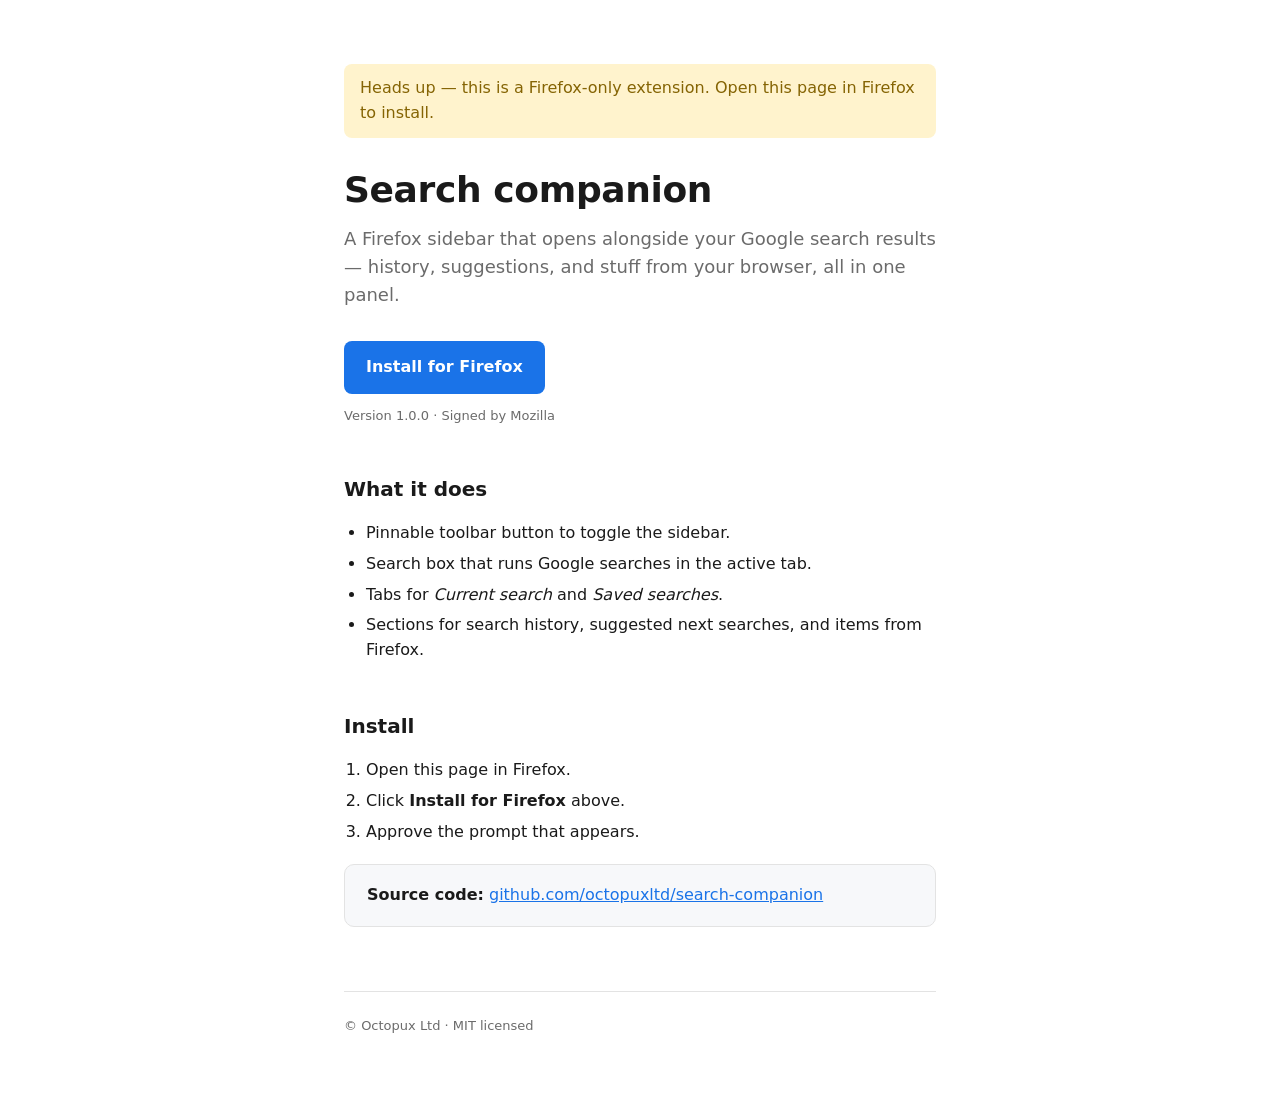
==== docs/index.html @ bbfd7e1b "Initial release: Search companion v1.0.0" ====
<!DOCTYPE html>
<html lang="en">
<head>
  <meta charset="utf-8" />
  <meta name="viewport" content="width=device-width, initial-scale=1" />
  <title>Search companion — Firefox extension</title>
  <meta name="description" content="A Firefox sidebar that opens alongside Google search results." />
  <link rel="icon" href="icon.png" />
  <style>
    :root { color-scheme: light dark; --bg: #fff; --fg: #1a1a1a; --muted: #6b6b6b; --border: #e3e3e3; --accent: #1a73e8; --card: #f7f8fa; }
    @media (prefers-color-scheme: dark) { :root { --bg: #14141a; --fg: #f5f5f5; --muted: #a8a8a8; --border: #2c2c36; --accent: #8ab4f8; --card: #1c1c24; } }
    * { box-sizing: border-box; }
    html, body { margin: 0; padding: 0; background: var(--bg); color: var(--fg); font: 16px/1.55 -apple-system, BlinkMacSystemFont, "Segoe UI", system-ui, sans-serif; }
    main { max-width: 640px; margin: 0 auto; padding: 64px 24px; }
    h1 { font-size: 36px; margin: 0 0 8px; letter-spacing: -0.01em; }
    .tagline { color: var(--muted); font-size: 18px; margin: 0 0 32px; }
    .install { display: inline-flex; align-items: center; gap: 8px; padding: 14px 22px; font-size: 16px; font-weight: 600; color: #fff; background: var(--accent); border-radius: 8px; text-decoration: none; }
    .install:hover { filter: brightness(1.05); }
    .hint { font-size: 13px; color: var(--muted); margin-top: 12px; }
    h2 { margin: 48px 0 12px; font-size: 20px; }
    ol, ul { padding-left: 22px; }
    li { margin: 6px 0; }
    .card { background: var(--card); border: 1px solid var(--border); border-radius: 10px; padding: 18px 22px; margin-top: 20px; }
    code { font: 13px/1.4 ui-monospace, SFMono-Regular, Menlo, monospace; background: var(--card); border: 1px solid var(--border); padding: 2px 6px; border-radius: 4px; }
    footer { margin-top: 64px; padding-top: 24px; border-top: 1px solid var(--border); color: var(--muted); font-size: 13px; }
    a { color: var(--accent); }
    .browser-warn { display: none; padding: 12px 16px; background: #fff3cd; color: #856404; border-radius: 8px; margin-bottom: 24px; }
    @media (prefers-color-scheme: dark) { .browser-warn { background: #3a2e0d; color: #ffd97a; } }
  </style>
</head>
<body>
  <main>
    <div class="browser-warn" id="browserWarn">
      Heads up — this is a Firefox-only extension. Open this page in Firefox to install.
    </div>

    <h1>Search companion</h1>
    <p class="tagline">A Firefox sidebar that opens alongside your Google search results — history, suggestions, and stuff from your browser, all in one panel.</p>

    <a class="install" href="search-companion-1.0.0.xpi">Install for Firefox</a>
    <div class="hint">Version 1.0.0 · Signed by Mozilla</div>

    <h2>What it does</h2>
    <ul>
      <li>Pinnable toolbar button to toggle the sidebar.</li>
      <li>Search box that runs Google searches in the active tab.</li>
      <li>Tabs for <em>Current search</em> and <em>Saved searches</em>.</li>
      <li>Sections for search history, suggested next searches, and items from Firefox.</li>
    </ul>

    <h2>Install</h2>
    <ol>
      <li>Open this page in Firefox.</li>
      <li>Click <strong>Install for Firefox</strong> above.</li>
      <li>Approve the prompt that appears.</li>
    </ol>

    <div class="card">
      <strong>Source code:</strong> <a href="https://github.com/octopuxltd/search-companion">github.com/octopuxltd/search-companion</a>
    </div>

    <footer>
      © Octopux Ltd · MIT licensed
    </footer>
  </main>

  <script>
    if (!/Firefox/i.test(navigator.userAgent)) {
      document.getElementById("browserWarn").style.display = "block";
    }
  </script>
</body>
</html>
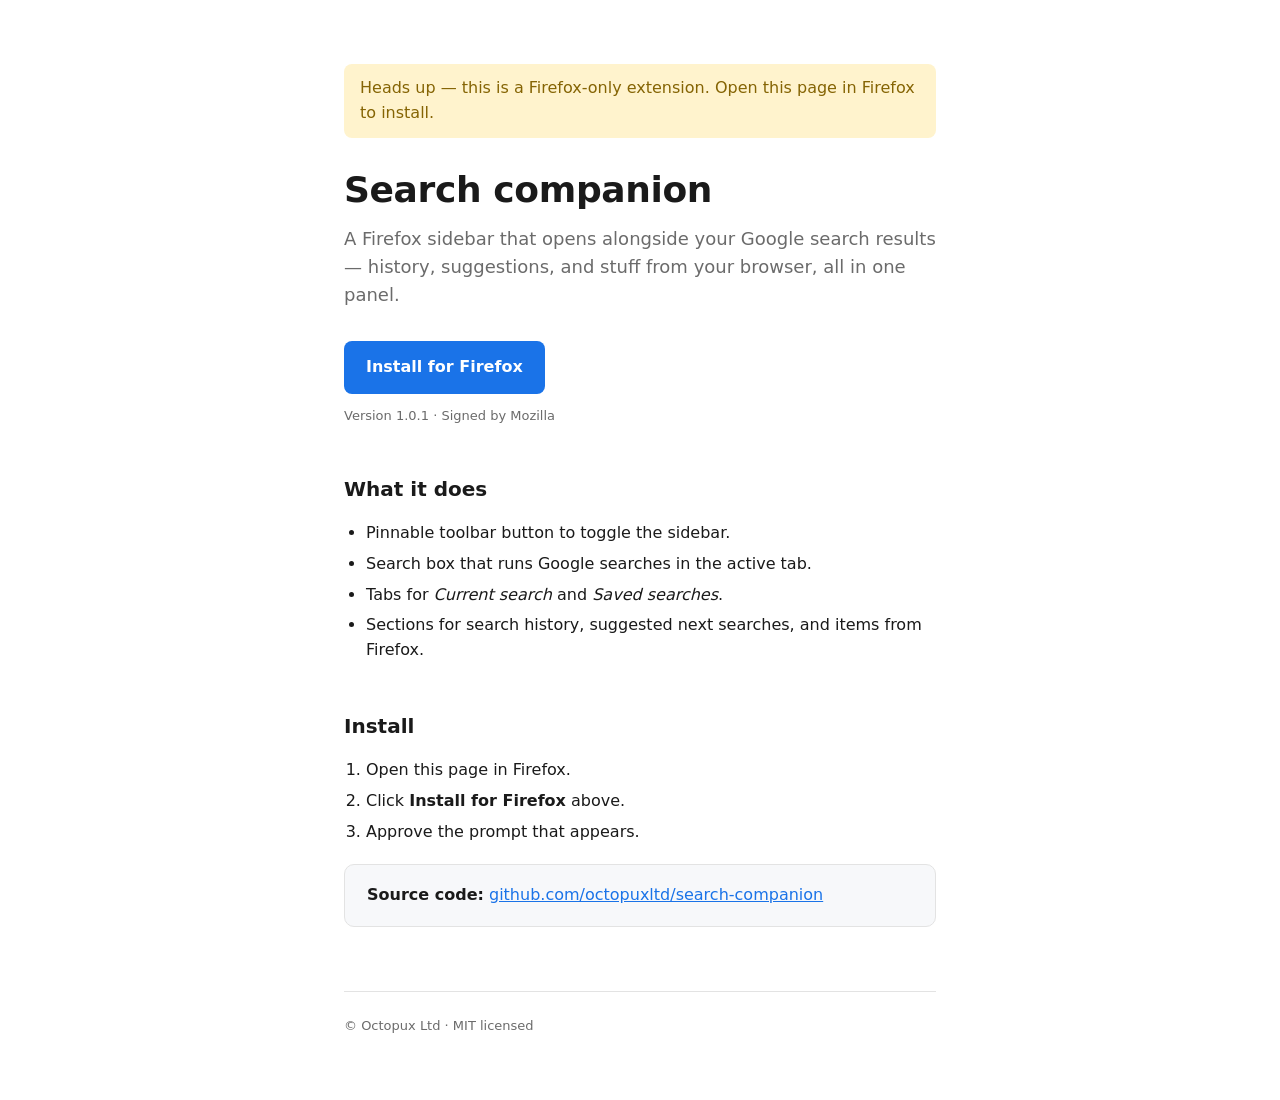
==== commit 6f2f077a: "Release v1.0.1 — sticky header, Google engine pill, auto-update wired" ====
--- a/docs/index.html
+++ b/docs/index.html
@@ -37,8 +37,8 @@
     <h1>Search companion</h1>
     <p class="tagline">A Firefox sidebar that opens alongside your Google search results — history, suggestions, and stuff from your browser, all in one panel.</p>
 
-    <a class="install" href="search-companion-1.0.0.xpi">Install for Firefox</a>
-    <div class="hint">Version 1.0.0 · Signed by Mozilla</div>
+    <a class="install" href="search-companion-1.0.1.xpi">Install for Firefox</a>
+    <div class="hint">Version 1.0.1 · Signed by Mozilla</div>
 
     <h2>What it does</h2>
     <ul>
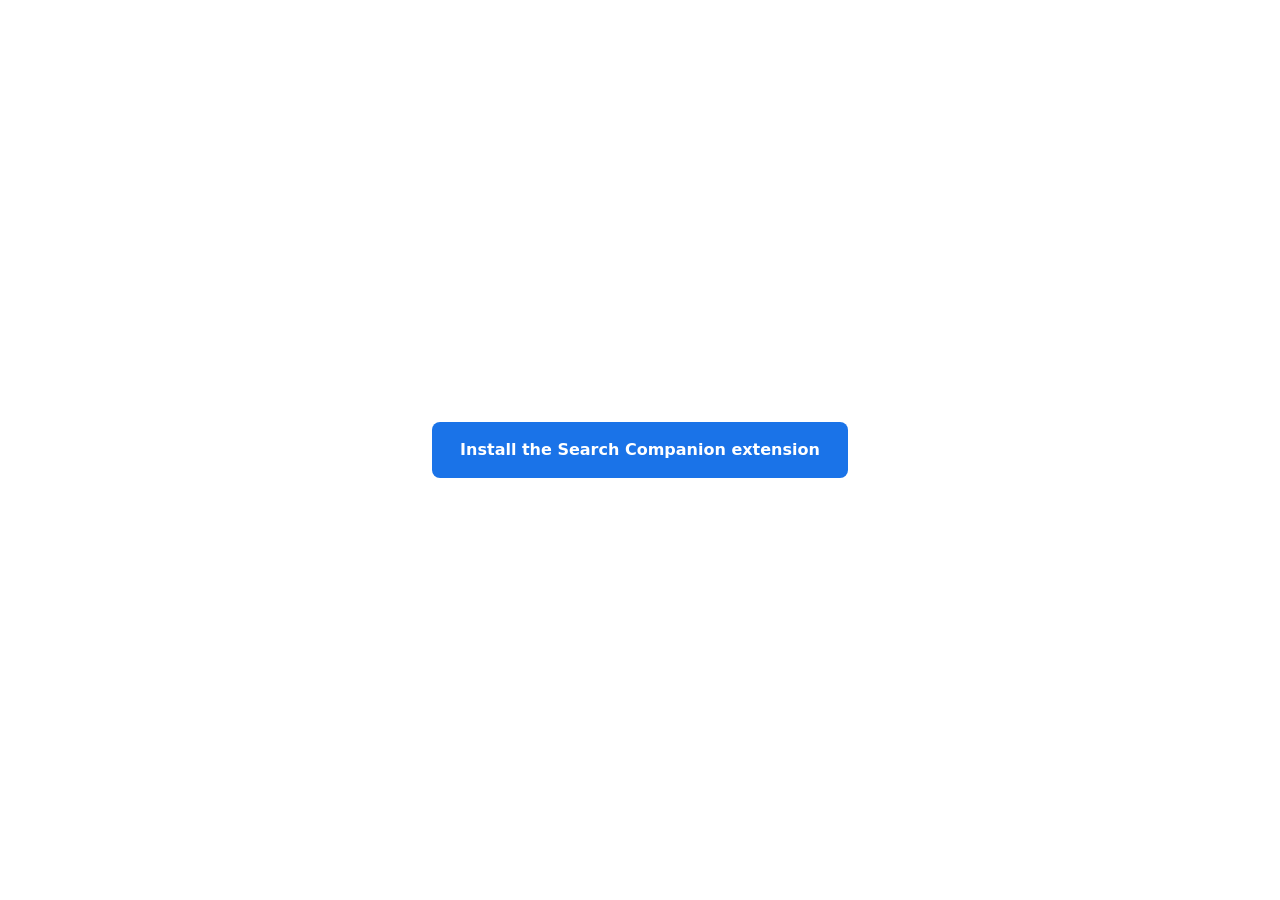
==== commit 52f74882: "Strip landing page to install button only" ====
--- a/docs/index.html
+++ b/docs/index.html
@@ -3,71 +3,18 @@
 <head>
   <meta charset="utf-8" />
   <meta name="viewport" content="width=device-width, initial-scale=1" />
-  <title>Search companion — Firefox extension</title>
-  <meta name="description" content="A Firefox sidebar that opens alongside Google search results." />
+  <title>Search companion</title>
   <link rel="icon" href="icon.png" />
   <style>
-    :root { color-scheme: light dark; --bg: #fff; --fg: #1a1a1a; --muted: #6b6b6b; --border: #e3e3e3; --accent: #1a73e8; --card: #f7f8fa; }
-    @media (prefers-color-scheme: dark) { :root { --bg: #14141a; --fg: #f5f5f5; --muted: #a8a8a8; --border: #2c2c36; --accent: #8ab4f8; --card: #1c1c24; } }
-    * { box-sizing: border-box; }
-    html, body { margin: 0; padding: 0; background: var(--bg); color: var(--fg); font: 16px/1.55 -apple-system, BlinkMacSystemFont, "Segoe UI", system-ui, sans-serif; }
-    main { max-width: 640px; margin: 0 auto; padding: 64px 24px; }
-    h1 { font-size: 36px; margin: 0 0 8px; letter-spacing: -0.01em; }
-    .tagline { color: var(--muted); font-size: 18px; margin: 0 0 32px; }
-    .install { display: inline-flex; align-items: center; gap: 8px; padding: 14px 22px; font-size: 16px; font-weight: 600; color: #fff; background: var(--accent); border-radius: 8px; text-decoration: none; }
+    :root { color-scheme: light dark; --bg: #fff; --fg: #1a1a1a; --accent: #1a73e8; }
+    @media (prefers-color-scheme: dark) { :root { --bg: #14141a; --fg: #f5f5f5; --accent: #8ab4f8; } }
+    html, body { margin: 0; padding: 0; height: 100%; background: var(--bg); color: var(--fg); font: 16px/1.55 -apple-system, BlinkMacSystemFont, "Segoe UI", system-ui, sans-serif; }
+    body { display: flex; align-items: center; justify-content: center; }
+    .install { display: inline-flex; align-items: center; padding: 16px 28px; font-size: 16px; font-weight: 600; color: #fff; background: var(--accent); border-radius: 8px; text-decoration: none; }
     .install:hover { filter: brightness(1.05); }
-    .hint { font-size: 13px; color: var(--muted); margin-top: 12px; }
-    h2 { margin: 48px 0 12px; font-size: 20px; }
-    ol, ul { padding-left: 22px; }
-    li { margin: 6px 0; }
-    .card { background: var(--card); border: 1px solid var(--border); border-radius: 10px; padding: 18px 22px; margin-top: 20px; }
-    code { font: 13px/1.4 ui-monospace, SFMono-Regular, Menlo, monospace; background: var(--card); border: 1px solid var(--border); padding: 2px 6px; border-radius: 4px; }
-    footer { margin-top: 64px; padding-top: 24px; border-top: 1px solid var(--border); color: var(--muted); font-size: 13px; }
-    a { color: var(--accent); }
-    .browser-warn { display: none; padding: 12px 16px; background: #fff3cd; color: #856404; border-radius: 8px; margin-bottom: 24px; }
-    @media (prefers-color-scheme: dark) { .browser-warn { background: #3a2e0d; color: #ffd97a; } }
   </style>
 </head>
 <body>
-  <main>
-    <div class="browser-warn" id="browserWarn">
-      Heads up — this is a Firefox-only extension. Open this page in Firefox to install.
-    </div>
-
-    <h1>Search companion</h1>
-    <p class="tagline">A Firefox sidebar that opens alongside your Google search results — history, suggestions, and stuff from your browser, all in one panel.</p>
-
-    <a class="install" href="search-companion-1.0.1.xpi">Install for Firefox</a>
-    <div class="hint">Version 1.0.1 · Signed by Mozilla</div>
-
-    <h2>What it does</h2>
-    <ul>
-      <li>Pinnable toolbar button to toggle the sidebar.</li>
-      <li>Search box that runs Google searches in the active tab.</li>
-      <li>Tabs for <em>Current search</em> and <em>Saved searches</em>.</li>
-      <li>Sections for search history, suggested next searches, and items from Firefox.</li>
-    </ul>
-
-    <h2>Install</h2>
-    <ol>
-      <li>Open this page in Firefox.</li>
-      <li>Click <strong>Install for Firefox</strong> above.</li>
-      <li>Approve the prompt that appears.</li>
-    </ol>
-
-    <div class="card">
-      <strong>Source code:</strong> <a href="https://github.com/octopuxltd/search-companion">github.com/octopuxltd/search-companion</a>
-    </div>
-
-    <footer>
-      © Octopux Ltd · MIT licensed
-    </footer>
-  </main>
-
-  <script>
-    if (!/Firefox/i.test(navigator.userAgent)) {
-      document.getElementById("browserWarn").style.display = "block";
-    }
-  </script>
+  <a class="install" href="search-companion-1.0.1.xpi">Install the Search Companion extension</a>
 </body>
 </html>
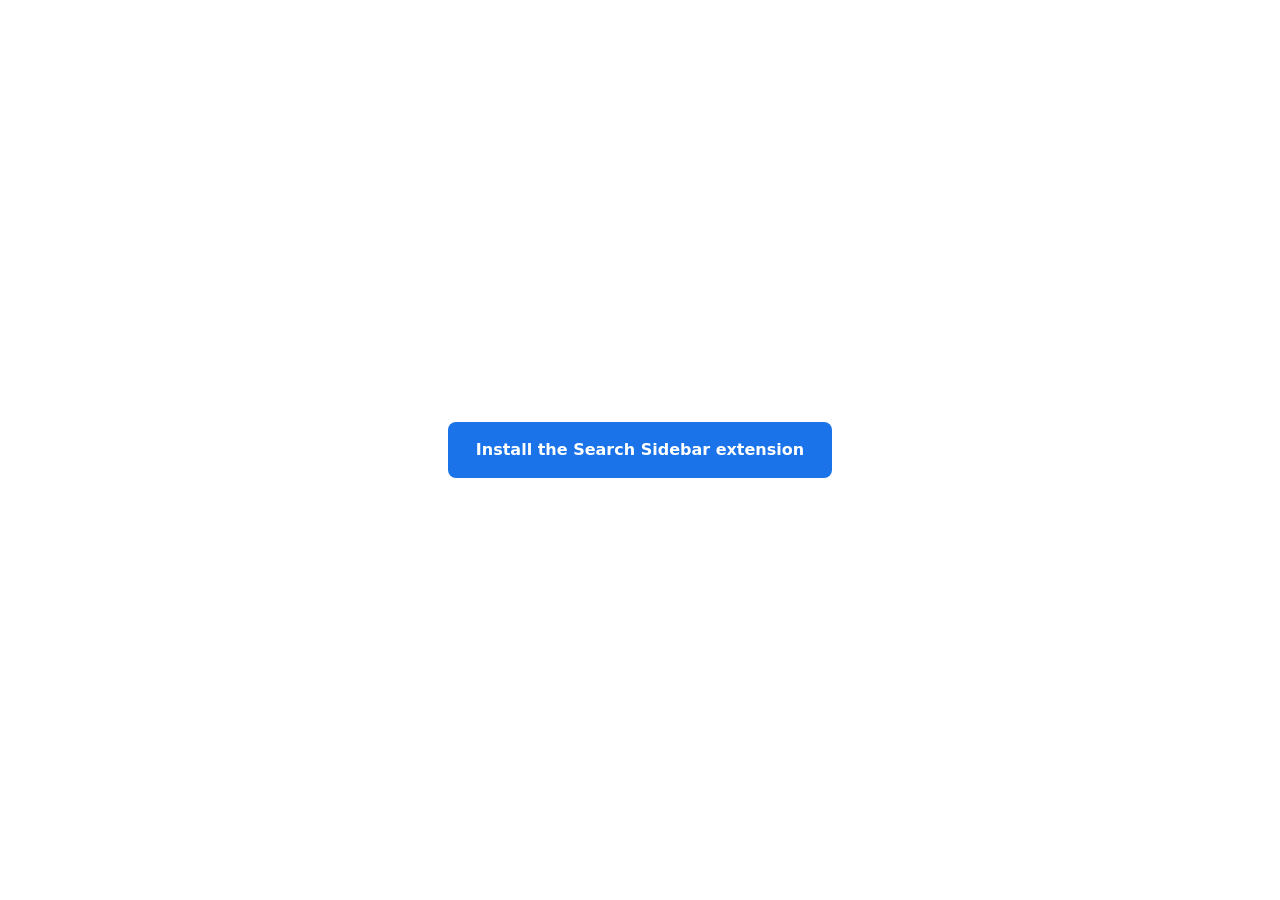
==== commit 320e5f4f: "Release v1.0.3" ====
--- a/docs/index.html
+++ b/docs/index.html
@@ -2,19 +2,12 @@
 <html lang="en">
 <head>
   <meta charset="utf-8" />
-  <meta name="viewport" content="width=device-width, initial-scale=1" />
-  <title>Search companion</title>
-  <link rel="icon" href="icon.png" />
-  <style>
-    :root { color-scheme: light dark; --bg: #fff; --fg: #1a1a1a; --accent: #1a73e8; }
-    @media (prefers-color-scheme: dark) { :root { --bg: #14141a; --fg: #f5f5f5; --accent: #8ab4f8; } }
-    html, body { margin: 0; padding: 0; height: 100%; background: var(--bg); color: var(--fg); font: 16px/1.55 -apple-system, BlinkMacSystemFont, "Segoe UI", system-ui, sans-serif; }
-    body { display: flex; align-items: center; justify-content: center; }
-    .install { display: inline-flex; align-items: center; padding: 16px 28px; font-size: 16px; font-weight: 600; color: #fff; background: var(--accent); border-radius: 8px; text-decoration: none; }
-    .install:hover { filter: brightness(1.05); }
-  </style>
+  <title>Search sidebar</title>
+  <link rel="canonical" href="https://octopuxltd.github.io/search-companion/" />
+  <meta http-equiv="refresh" content="0; url=https://octopuxltd.github.io/search-companion/" />
+  <script>location.replace("https://octopuxltd.github.io/search-companion/");</script>
 </head>
 <body>
-  <a class="install" href="search-companion-1.0.1.xpi">Install the Search Companion extension</a>
+  <p>Redirecting to <a href="https://octopuxltd.github.io/search-companion/">https://octopuxltd.github.io/search-companion/</a>…</p>
 </body>
 </html>
